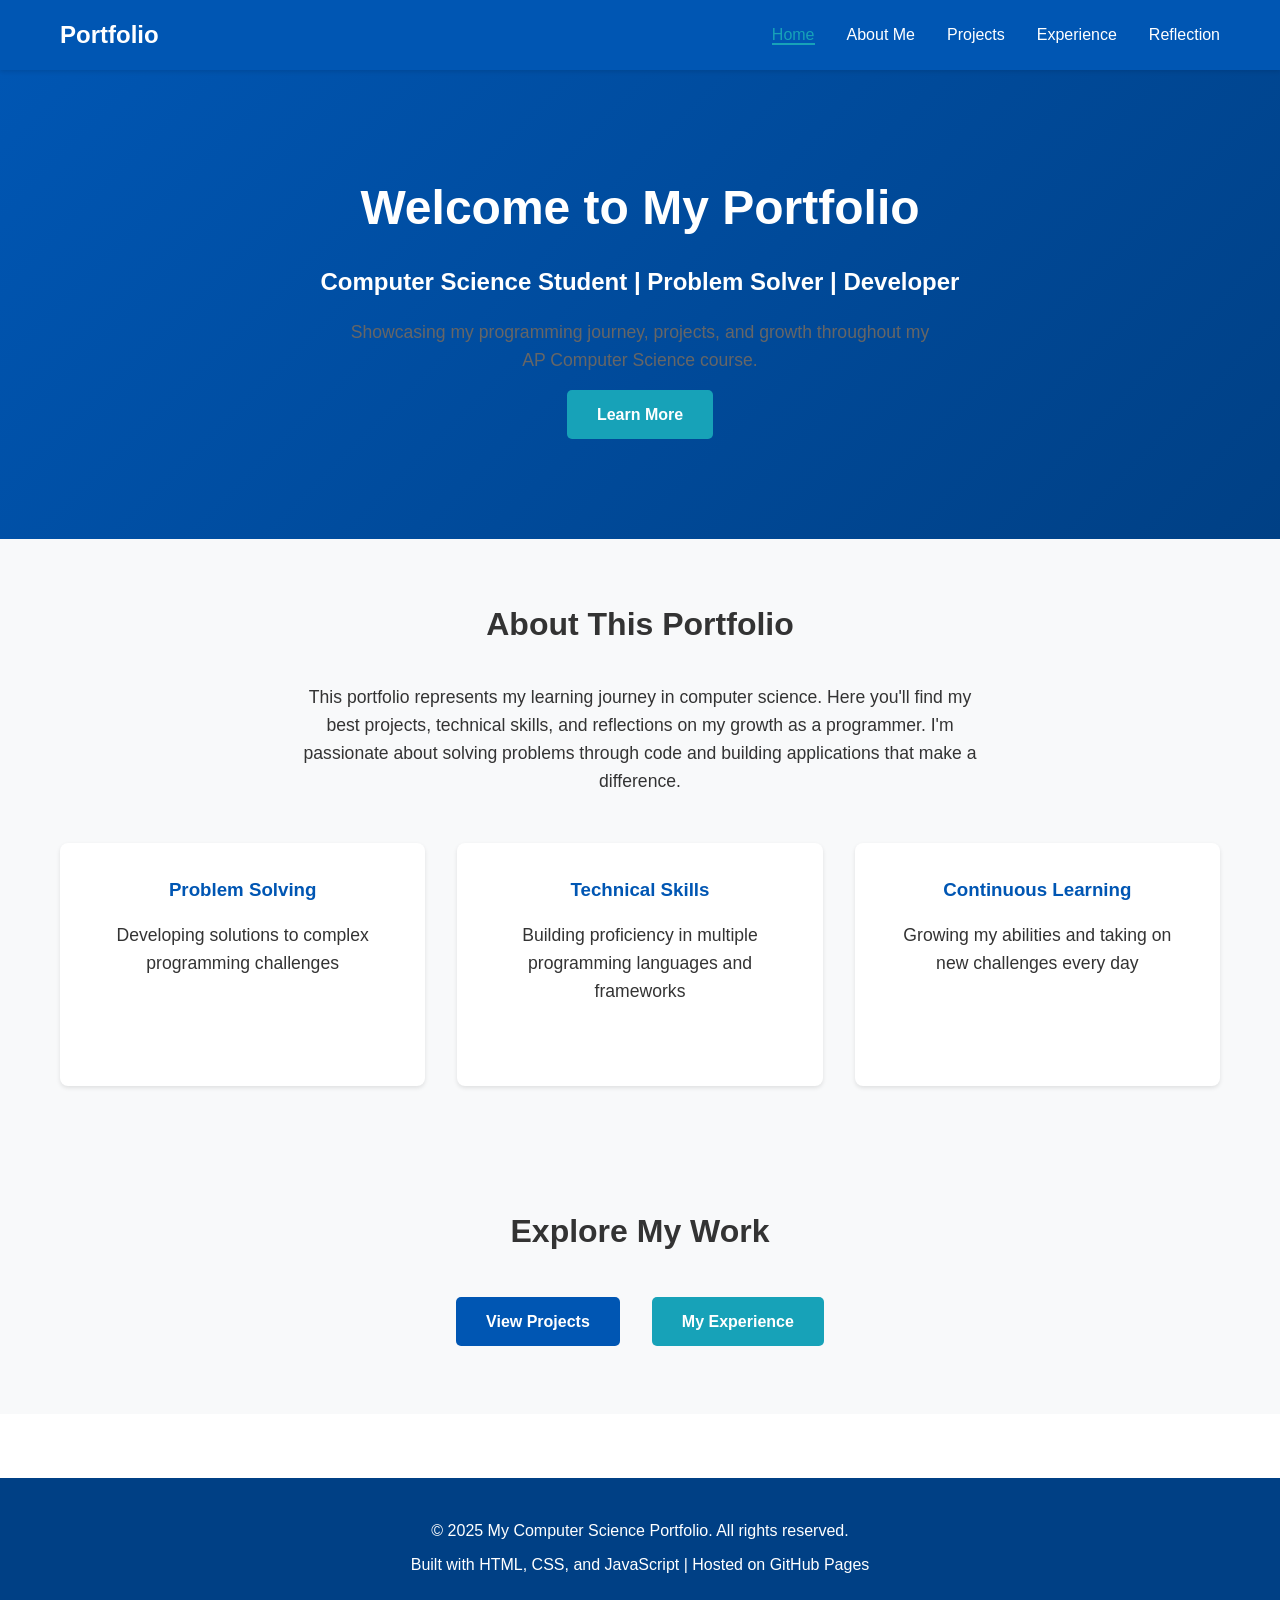
==== index.html @ 145eb5dd "Initial portfolio setup with all required sections" ====
<!DOCTYPE html>
<html lang="en">
<head>
    <meta charset="UTF-8">
    <meta name="viewport" content="width=device-width, initial-scale=1.0">
    <title>My Computer Science Portfolio</title>
    <link rel="stylesheet" href="styles.css">
</head>
<body>
    <nav class="navbar">
        <div class="container">
            <div class="logo">Portfolio</div>
            <ul class="nav-links">
                <li><a href="index.html" class="active">Home</a></li>
                <li><a href="about.html">About Me</a></li>
                <li><a href="projects.html">Projects</a></li>
                <li><a href="experience.html">Experience</a></li>
                <li><a href="reflection.html">Reflection</a></li>
            </ul>
        </div>
    </nav>

    <header class="hero">
        <div class="container">
            <h1>Welcome to My Portfolio</h1>
            <p class="subtitle">Computer Science Student | Problem Solver | Developer</p>
            <p class="description">Showcasing my programming journey, projects, and growth throughout my AP Computer Science course.</p>
            <a href="#about" class="cta-button">Learn More</a>
        </div>
    </header>

    <section id="about" class="intro-section">
        <div class="container">
            <h2>About This Portfolio</h2>
            <p>This portfolio represents my learning journey in computer science. Here you'll find my best projects, technical skills, and reflections on my growth as a programmer. I'm passionate about solving problems through code and building applications that make a difference.</p>
            <div class="features">
                <div class="feature">
                    <h3>Problem Solving</h3>
                    <p>Developing solutions to complex programming challenges</p>
                </div>
                <div class="feature">
                    <h3>Technical Skills</h3>
                    <p>Building proficiency in multiple programming languages and frameworks</p>
                </div>
                <div class="feature">
                    <h3>Continuous Learning</h3>
                    <p>Growing my abilities and taking on new challenges every day</p>
                </div>
            </div>
        </div>
    </section>

    <section class="cta-section">
        <div class="container">
            <h2>Explore My Work</h2>
            <div class="button-group">
                <a href="projects.html" class="btn btn-primary">View Projects</a>
                <a href="experience.html" class="btn btn-secondary">My Experience</a>
            </div>
        </div>
    </section>

    <footer>
        <div class="container">
            <p>&copy; 2025 My Computer Science Portfolio. All rights reserved.</p>
            <p>Built with HTML, CSS, and JavaScript | Hosted on GitHub Pages</p>
        </div>
    </footer>
</body>
</html>
---- styles.css ----
:root {
    --primary-color: #0056b3;
    --secondary-color: #004085;
    --accent-color: #17a2b8;
    --text-color: #333;
    --light-bg: #f8f9fa;
    --white: #ffffff;
    --border-color: #ddd;
}

* {
    margin: 0;
    padding: 0;
    box-sizing: border-box;
}

body {
    font-family: 'Segoe UI', Tahoma, Geneva, Verdana, sans-serif;
    line-height: 1.6;
    color: var(--text-color);
    background-color: var(--white);
}

.container {
    max-width: 1200px;
    margin: 0 auto;
    padding: 0 20px;
}

/* Navigation */
.navbar {
    background-color: var(--primary-color);
    padding: 1rem 0;
    position: sticky;
    top: 0;
    box-shadow: 0 2px 4px rgba(0,0,0,0.1);
    z-index: 100;
}

.navbar .container {
    display: flex;
    justify-content: space-between;
    align-items: center;
}

.logo {
    font-size: 1.5rem;
    font-weight: bold;
    color: var(--white);
}

.nav-links {
    display: flex;
    list-style: none;
    gap: 2rem;
}

.nav-links a {
    color: var(--white);
    text-decoration: none;
    transition: color 0.3s;
    font-weight: 500;
}

.nav-links a:hover,
.nav-links a.active {
    color: var(--accent-color);
    border-bottom: 2px solid var(--accent-color);
}

/* Hero Section */
.hero {
    background: linear-gradient(135deg, var(--primary-color) 0%, var(--secondary-color) 100%);
    color: var(--white);
    padding: 100px 0;
    text-align: center;
}

.hero h1 {
    font-size: 3rem;
    margin-bottom: 1rem;
}

.subtitle {
    font-size: 1.5rem;
    margin-bottom: 1rem;
    font-weight: 600;
}

.description {
    font-size: 1.1rem;
    margin-bottom: 2rem;
    max-width: 600px;
    margin-left: auto;
    margin-right: auto;
}

.cta-button {
    display: inline-block;
    background-color: var(--accent-color);
    color: var(--white);
    padding: 12px 30px;
    text-decoration: none;
    border-radius: 5px;
    transition: background-color 0.3s;
    font-weight: 600;
}

.cta-button:hover {
    background-color: #138496;
}

/* Page Header */
.page-header {
    background: linear-gradient(135deg, var(--primary-color) 0%, var(--secondary-color) 100%);
    color: var(--white);
    padding: 60px 0;
    text-align: center;
}

.page-header h1 {
    font-size: 2.5rem;
    margin-bottom: 0.5rem;
}

.page-header p {
    font-size: 1.1rem;
}

/* Content Sections */
.content-section {
    padding: 60px 0;
}

.intro-section {
    background-color: var(--light-bg);
    padding: 60px 0;
}

.intro-section h2 {
    text-align: center;
    margin-bottom: 2rem;
    font-size: 2rem;
}

.intro-section p {
    text-align: center;
    max-width: 700px;
    margin: 0 auto 3rem;
    font-size: 1.1rem;
}

.features {
    display: grid;
    grid-template-columns: repeat(auto-fit, minmax(250px, 1fr));
    gap: 2rem;
}

.feature {
    background-color: var(--white);
    padding: 2rem;
    border-radius: 8px;
    box-shadow: 0 2px 4px rgba(0,0,0,0.1);
    text-align: center;
}

.feature h3 {
    color: var(--primary-color);
    margin-bottom: 1rem;
}

/* Buttons */
.btn {
    display: inline-block;
    padding: 12px 30px;
    text-decoration: none;
    border-radius: 5px;
    font-weight: 600;
    transition: all 0.3s;
    margin: 0.5rem;
}

.btn-primary {
    background-color: var(--primary-color);
    color: var(--white);
}

.btn-primary:hover {
    background-color: var(--secondary-color);
    transform: translateY(-2px);
}

.btn-secondary {
    background-color: var(--accent-color);
    color: var(--white);
}

.btn-secondary:hover {
    background-color: #138496;
    transform: translateY(-2px);
}

.cta-section {
    background-color: var(--light-bg);
    padding: 60px 0;
    text-align: center;
}

.cta-section h2 {
    font-size: 2rem;
    margin-bottom: 2rem;
}

.button-group {
    display: flex;
    justify-content: center;
    gap: 1rem;
    flex-wrap: wrap;
}

/* Projects Grid */
.projects-grid {
    display: grid;
    grid-template-columns: repeat(auto-fit, minmax(350px, 1fr));
    gap: 2rem;
}

.project-card {
    background-color: var(--white);
    border: 1px solid var(--border-color);
    border-radius: 8px;
    padding: 2rem;
    box-shadow: 0 4px 6px rgba(0,0,0,0.1);
    transition: transform 0.3s, box-shadow 0.3s;
}

.project-card:hover {
    transform: translateY(-5px);
    box-shadow: 0 8px 12px rgba(0,0,0,0.15);
}

.project-card h3 {
    color: var(--primary-color);
    margin-bottom: 0.5rem;
}

.tech {
    display: inline-block;
    background-color: var(--accent-color);
    color: var(--white);
    padding: 4px 10px;
    border-radius: 20px;
    font-size: 0.85rem;
    margin-bottom: 1rem;
    font-weight: 600;
}

.description {
    color: #666;
    margin-bottom: 1rem;
}

.project-card h4 {
    color: var(--secondary-color);
    margin-top: 1rem;
    margin-bottom: 0.5rem;
}

.project-card ul {
    margin-left: 1.5rem;
    color: #555;
}

.project-card li {
    margin-bottom: 0.3rem;
}

/* About Content */
.about-content {
    max-width: 800px;
    margin: 0 auto;
}

.about-text h2 {
    color: var(--primary-color);
    margin-bottom: 1rem;
    font-size: 1.8rem;
}

.about-text h3 {
    color: var(--secondary-color);
    margin-top: 1.5rem;
    margin-bottom: 0.5rem;
}

.interests-list {
    list-style: none;
    margin-bottom: 1rem;
}

.interests-list li {
    padding: 0.5rem 0;
    padding-left: 1.5rem;
    position: relative;
}

.interests-list li:before {
    content: "▸";
    position: absolute;
    left: 0;
    color: var(--accent-color);
}

.tech-stack {
    display: flex;
    flex-wrap: wrap;
    gap: 0.5rem;
    margin-top: 1rem;
}

.tech-badge {
    background-color: var(--primary-color);
    color: var(--white);
    padding: 6px 12px;
    border-radius: 20px;
    font-size: 0.9rem;
    font-weight: 600;
}

/* Experience Content */
.experience-content {
    max-width: 800px;
    margin: 0 auto;
}

.experience-content h2 {
    color: var(--primary-color);
    margin-top: 2rem;
    margin-bottom: 1.5rem;
    font-size: 1.8rem;
    border-bottom: 3px solid var(--accent-color);
    padding-bottom: 0.5rem;
}

.experience-item {
    background-color: var(--light-bg);
    padding: 1.5rem;
    margin-bottom: 1.5rem;
    border-left: 4px solid var(--accent-color);
    border-radius: 4px;
}

.experience-item h3 {
    color: var(--secondary-color);
    margin-bottom: 0.25rem;
}

.date {
    color: var(--accent-color);
    font-size: 0.9rem;
    font-weight: 600;
    margin-bottom: 0.5rem;
}

.skills-grid {
    display: grid;
    grid-template-columns: repeat(auto-fit, minmax(200px, 1fr));
    gap: 1.5rem;
    margin-bottom: 2rem;
}

.skill-category {
    background-color: var(--light-bg);
    padding: 1.5rem;
    border-radius: 8px;
}

.skill-category h3 {
    color: var(--primary-color);
    margin-bottom: 1rem;
}

.skill-category ul {
    list-style: none;
}

.skill-category li {
    padding: 0.3rem 0;
    padding-left: 1rem;
    position: relative;
    color: #555;
}

.skill-category li:before {
    content: "✓";
    position: absolute;
    left: 0;
    color: var(--accent-color);
    font-weight: bold;
}

.achievements-list {
    list-style: none;
    background-color: var(--light-bg);
    padding: 1.5rem;
    border-radius: 8px;
}

.achievements-list li {
    padding: 0.5rem 0;
    padding-left: 1.5rem;
    position: relative;
    color: #555;
}

.achievements-list li:before {
    content: "★";
    position: absolute;
    left: 0;
    color: var(--primary-color);
}

/* Reflection Content */
.reflection-content {
    max-width: 900px;
    margin: 0 auto;
    line-height: 1.8;
}

.reflection-content h2 {
    color: var(--primary-color);
    margin-top: 2rem;
    margin-bottom: 1rem;
    font-size: 1.6rem;
}

.reflection-content p {
    margin-bottom: 1.5rem;
    text-align: justify;
    color: #444;
}

/* Footer */
footer {
    background-color: var(--secondary-color);
    color: var(--white);
    text-align: center;
    padding: 2rem 0;
    margin-top: 4rem;
}

footer p {
    margin: 0.5rem 0;
}

/* Responsive Design */
@media (max-width: 768px) {
    .hero h1 {
        font-size: 2rem;
    }

    .subtitle {
        font-size: 1.2rem;
    }

    .nav-links {
        gap: 1rem;
        font-size: 0.9rem;
    }

    .page-header h1 {
        font-size: 1.8rem;
    }

    .projects-grid {
        grid-template-columns: 1fr;
    }

    .features {
        grid-template-columns: 1fr;
    }

    .skills-grid {
        grid-template-columns: 1fr;
    }
}

@media (max-width: 480px) {
    .hero h1 {
        font-size: 1.5rem;
    }

    .nav-links {
        flex-direction: column;
        gap: 0.5rem;
    }

    .button-group {
        flex-direction: column;
    }

    .btn {
        width: 100%;
        text-align: center;
    }
}
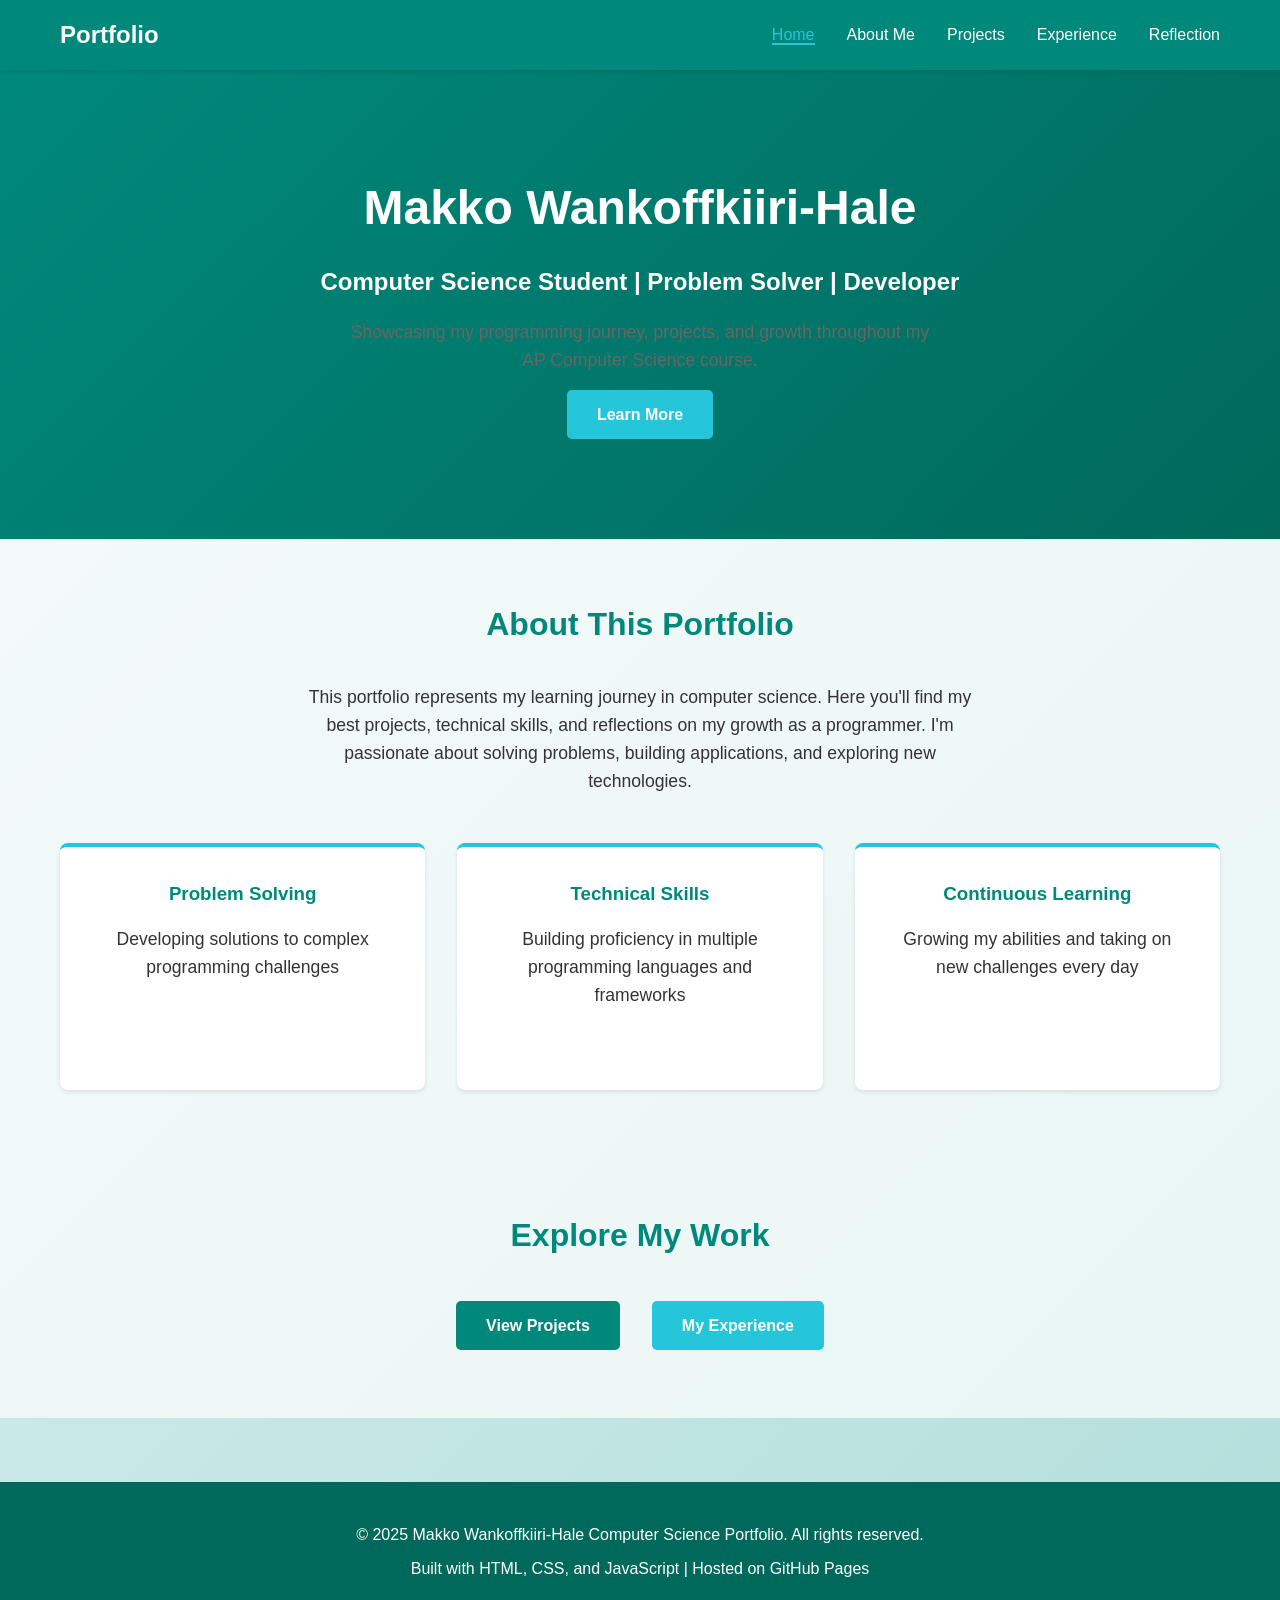
==== commit 839b0789: "Update home page title to Makko Wankoffkiiri-Hale" ====
--- a/index.html
+++ b/index.html
@@ -3,7 +3,7 @@
 <head>
     <meta charset="UTF-8">
     <meta name="viewport" content="width=device-width, initial-scale=1.0">
-    <title>My Computer Science Portfolio</title>
+    <title>Makko Wankoffkiiri-Hale - Computer Science Portfolio</title>
     <link rel="stylesheet" href="styles.css">
 </head>
 <body>
@@ -22,7 +22,7 @@
 
     <header class="hero">
         <div class="container">
-            <h1>Welcome to My Portfolio</h1>
+            <h1>Makko Wankoffkiiri-Hale</h1>
             <p class="subtitle">Computer Science Student | Problem Solver | Developer</p>
             <p class="description">Showcasing my programming journey, projects, and growth throughout my AP Computer Science course.</p>
             <a href="#about" class="cta-button">Learn More</a>
@@ -32,7 +32,7 @@
     <section id="about" class="intro-section">
         <div class="container">
             <h2>About This Portfolio</h2>
-            <p>This portfolio represents my learning journey in computer science. Here you'll find my best projects, technical skills, and reflections on my growth as a programmer. I'm passionate about solving problems through code and building applications that make a difference.</p>
+            <p>This portfolio represents my learning journey in computer science. Here you'll find my best projects, technical skills, and reflections on my growth as a programmer. I'm passionate about solving problems, building applications, and exploring new technologies.</p>
             <div class="features">
                 <div class="feature">
                     <h3>Problem Solving</h3>
@@ -62,9 +62,9 @@
 
     <footer>
         <div class="container">
-            <p>&copy; 2025 My Computer Science Portfolio. All rights reserved.</p>
+            <p>&copy; 2025 Makko Wankoffkiiri-Hale Computer Science Portfolio. All rights reserved.</p>
             <p>Built with HTML, CSS, and JavaScript | Hosted on GitHub Pages</p>
         </div>
     </footer>
 </body>
-</html>+</html>
--- a/styles.css
+++ b/styles.css
@@ -1,11 +1,11 @@
 :root {
-    --primary-color: #0056b3;
-    --secondary-color: #004085;
-    --accent-color: #17a2b8;
+    --primary-color: #00897b;
+    --secondary-color: #00695c;
+    --accent-color: #26c6da;
     --text-color: #333;
-    --light-bg: #f8f9fa;
+    --light-bg: #e0f2f1;
     --white: #ffffff;
-    --border-color: #ddd;
+    --border-color: #b2dfdb;
 }
 
 * {
@@ -18,7 +18,8 @@
     font-family: 'Segoe UI', Tahoma, Geneva, Verdana, sans-serif;
     line-height: 1.6;
     color: var(--text-color);
-    background-color: var(--white);
+    background: linear-gradient(135deg, #e0f2f1 0%, #b2dfdb 100%);
+    min-height: 100vh;
 }
 
 .container {
@@ -107,7 +108,7 @@
 }
 
 .cta-button:hover {
-    background-color: #138496;
+    background-color: #4dd0e1;
 }
 
 /* Page Header */
@@ -133,7 +134,7 @@
 }
 
 .intro-section {
-    background-color: var(--light-bg);
+    background-color: rgba(255, 255, 255, 0.7);
     padding: 60px 0;
 }
 
@@ -141,6 +142,7 @@
     text-align: center;
     margin-bottom: 2rem;
     font-size: 2rem;
+    color: var(--primary-color);
 }
 
 .intro-section p {
@@ -162,6 +164,7 @@
     border-radius: 8px;
     box-shadow: 0 2px 4px rgba(0,0,0,0.1);
     text-align: center;
+    border-top: 4px solid var(--accent-color);
 }
 
 .feature h3 {
@@ -196,12 +199,12 @@
 }
 
 .btn-secondary:hover {
-    background-color: #138496;
+    background-color: #4dd0e1;
     transform: translateY(-2px);
 }
 
 .cta-section {
-    background-color: var(--light-bg);
+    background-color: rgba(255, 255, 255, 0.7);
     padding: 60px 0;
     text-align: center;
 }
@@ -209,6 +212,7 @@
 .cta-section h2 {
     font-size: 2rem;
     margin-bottom: 2rem;
+    color: var(--primary-color);
 }
 
 .button-group {
@@ -227,7 +231,7 @@
 
 .project-card {
     background-color: var(--white);
-    border: 1px solid var(--border-color);
+    border: 2px solid var(--accent-color);
     border-radius: 8px;
     padding: 2rem;
     box-shadow: 0 4px 6px rgba(0,0,0,0.1);
@@ -279,6 +283,9 @@
 .about-content {
     max-width: 800px;
     margin: 0 auto;
+    background-color: rgba(255, 255, 255, 0.8);
+    padding: 2rem;
+    border-radius: 8px;
 }
 
 .about-text h2 {
@@ -331,6 +338,9 @@
 .experience-content {
     max-width: 800px;
     margin: 0 auto;
+    background-color: rgba(255, 255, 255, 0.8);
+    padding: 2rem;
+    border-radius: 8px;
 }
 
 .experience-content h2 {
@@ -373,6 +383,7 @@
     background-color: var(--light-bg);
     padding: 1.5rem;
     border-radius: 8px;
+    border-top: 3px solid var(--accent-color);
 }
 
 .skill-category h3 {
@@ -425,6 +436,9 @@
     max-width: 900px;
     margin: 0 auto;
     line-height: 1.8;
+    background-color: rgba(255, 255, 255, 0.8);
+    padding: 2rem;
+    border-radius: 8px;
 }
 
 .reflection-content h2 {
@@ -503,4 +517,4 @@
         width: 100%;
         text-align: center;
     }
-}+}
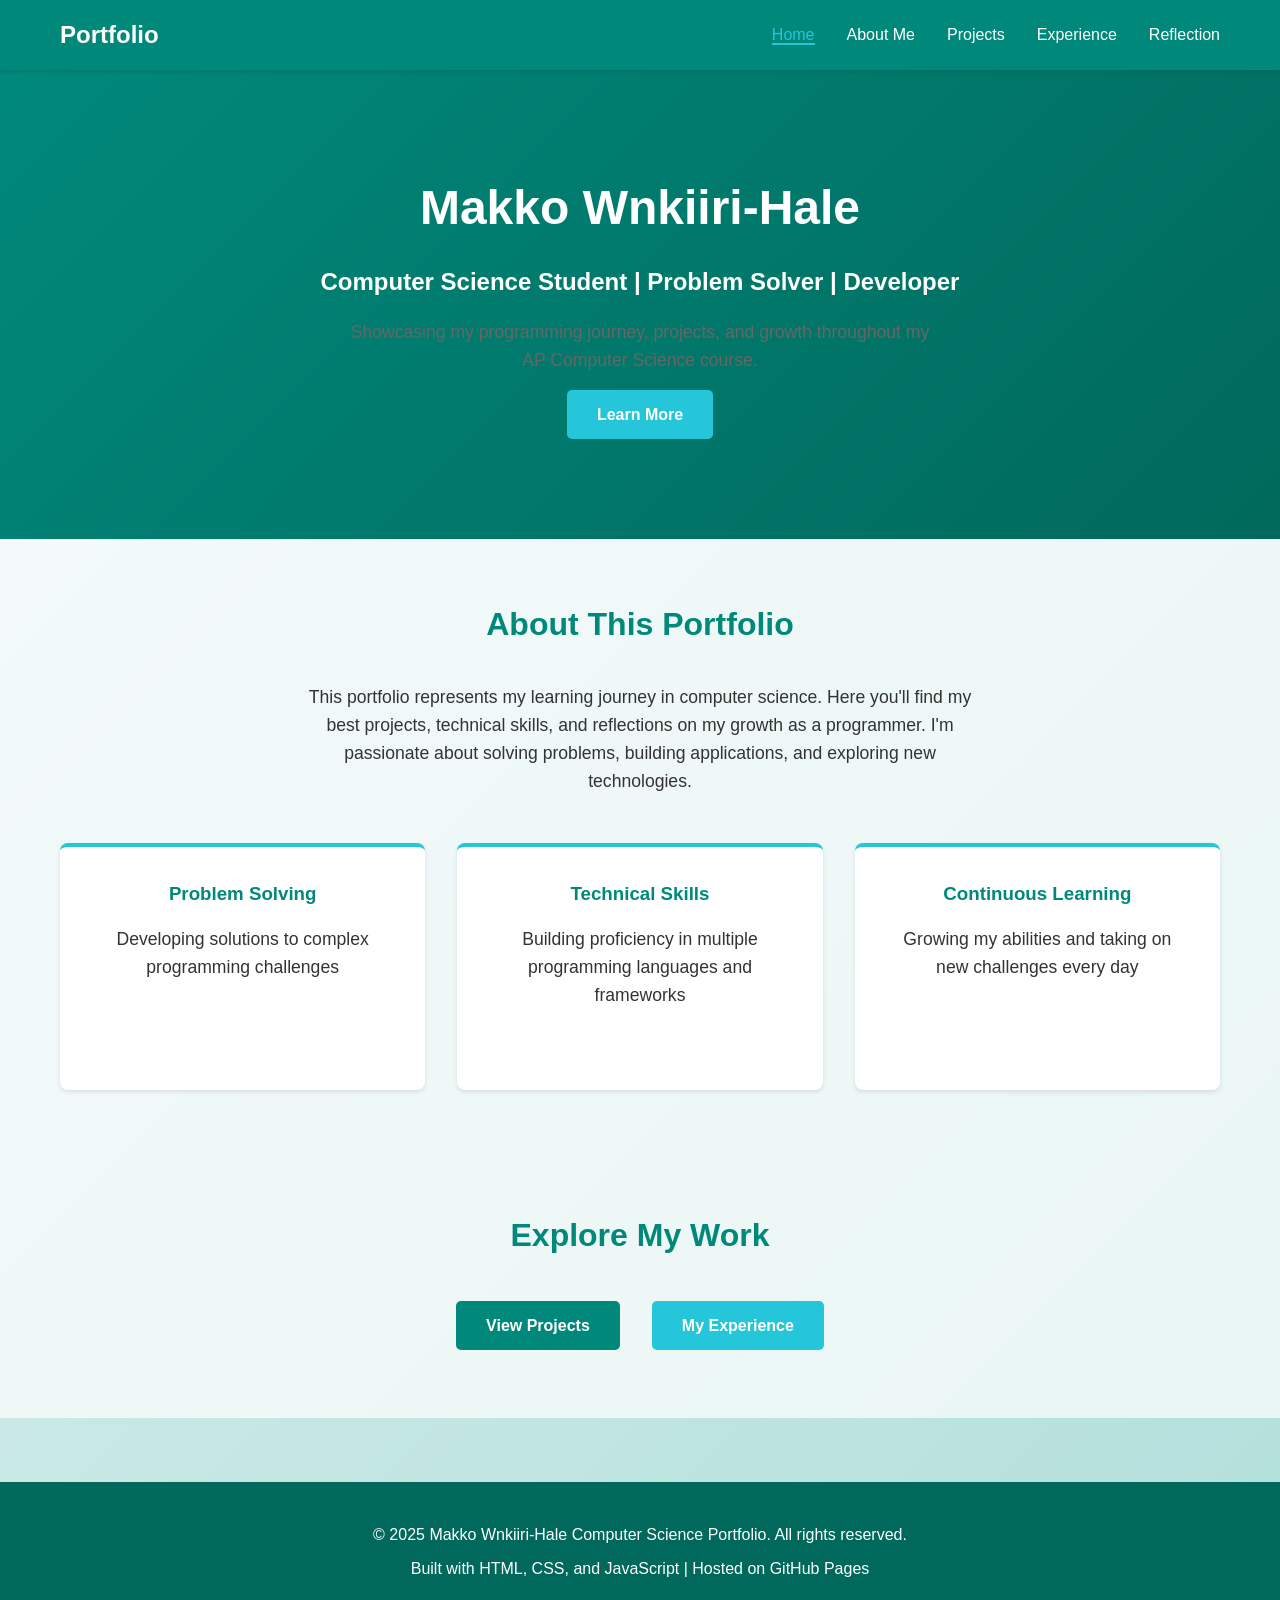
==== commit c5a6b79b: "Update name to Makko Wnkiiri-Hale" ====
--- a/index.html
+++ b/index.html
@@ -3,7 +3,7 @@
 <head>
     <meta charset="UTF-8">
     <meta name="viewport" content="width=device-width, initial-scale=1.0">
-    <title>Makko Wankoffkiiri-Hale - Computer Science Portfolio</title>
+    <title>Makko Wnkiiri-Hale - Computer Science Portfolio</title>
     <link rel="stylesheet" href="styles.css">
 </head>
 <body>
@@ -22,7 +22,7 @@
 
     <header class="hero">
         <div class="container">
-            <h1>Makko Wankoffkiiri-Hale</h1>
+            <h1>Makko Wnkiiri-Hale</h1>
             <p class="subtitle">Computer Science Student | Problem Solver | Developer</p>
             <p class="description">Showcasing my programming journey, projects, and growth throughout my AP Computer Science course.</p>
             <a href="#about" class="cta-button">Learn More</a>
@@ -62,7 +62,7 @@
 
     <footer>
         <div class="container">
-            <p>&copy; 2025 Makko Wankoffkiiri-Hale Computer Science Portfolio. All rights reserved.</p>
+            <p>&copy; 2025 Makko Wnkiiri-Hale Computer Science Portfolio. All rights reserved.</p>
             <p>Built with HTML, CSS, and JavaScript | Hosted on GitHub Pages</p>
         </div>
     </footer>
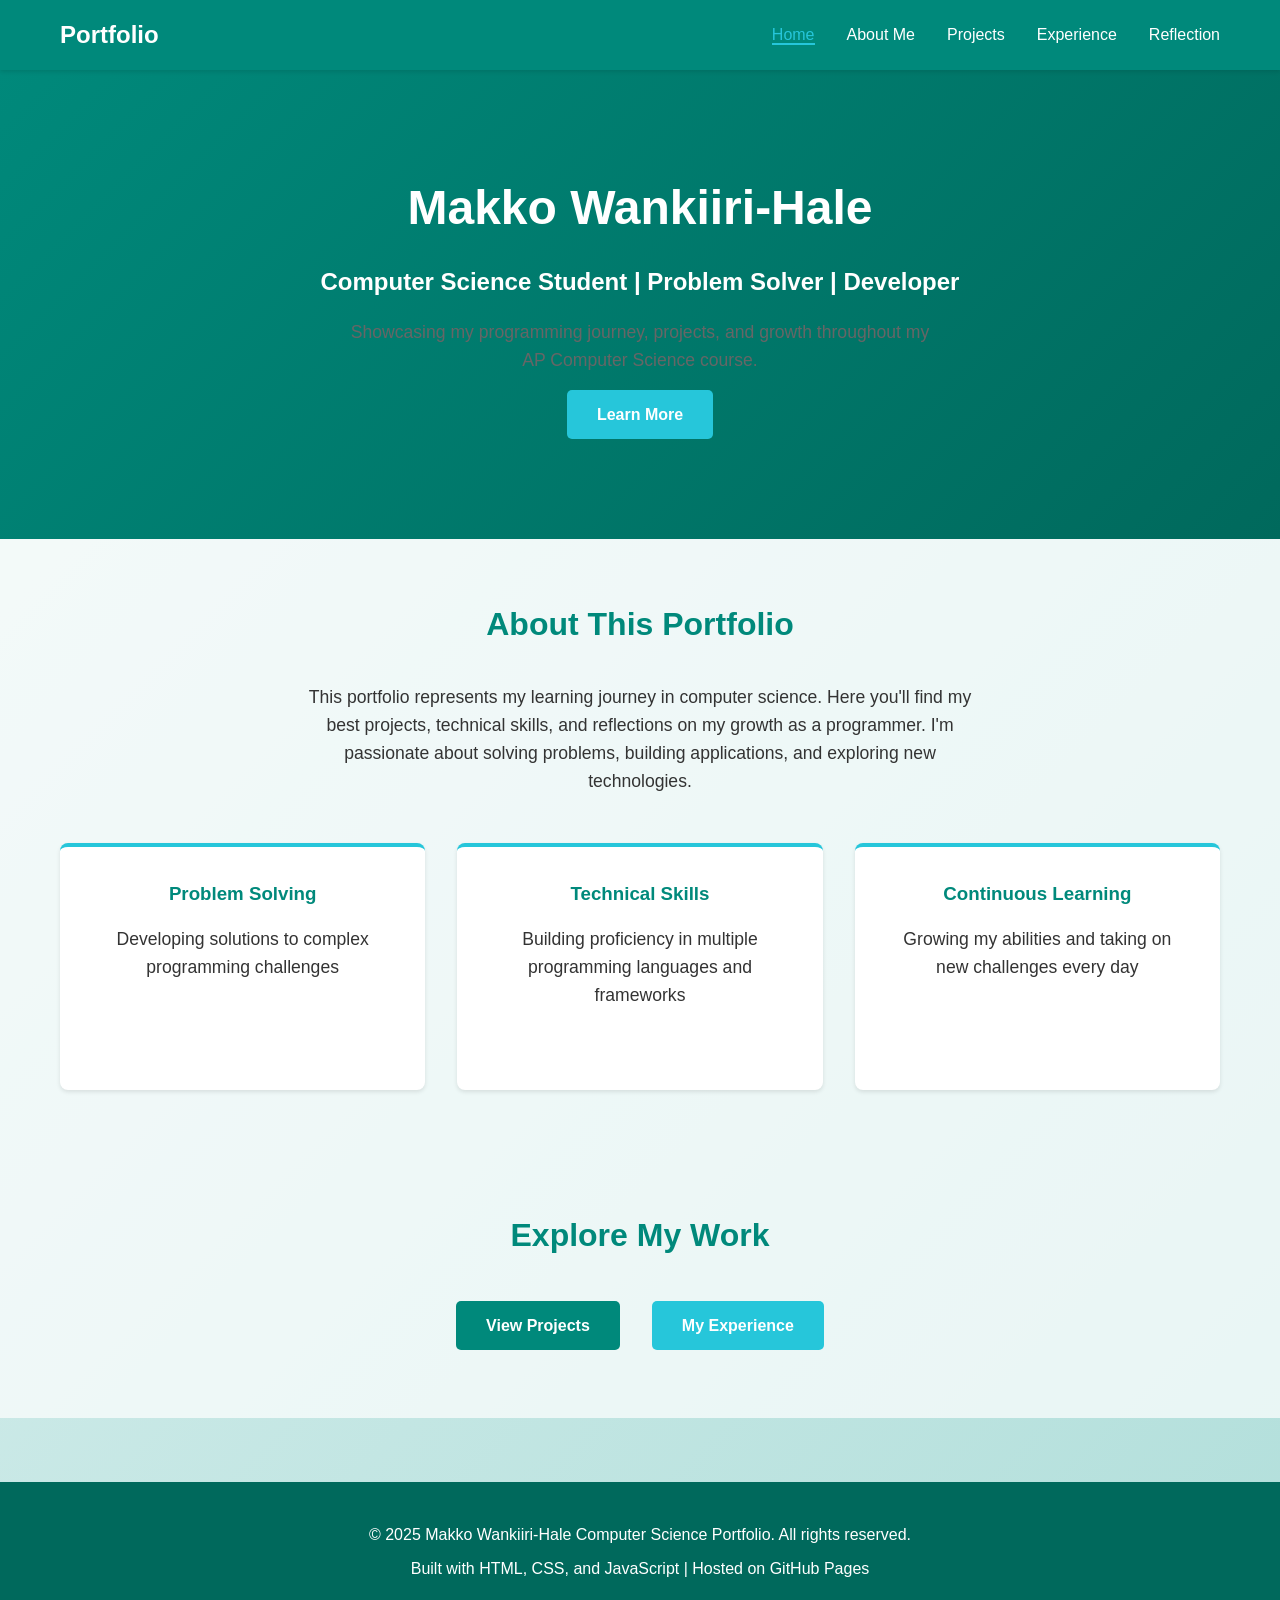
==== commit 5203db60: "Update name to Makko Wankiiri-Hale" ====
--- a/index.html
+++ b/index.html
@@ -3,7 +3,7 @@
 <head>
     <meta charset="UTF-8">
     <meta name="viewport" content="width=device-width, initial-scale=1.0">
-    <title>Makko Wnkiiri-Hale - Computer Science Portfolio</title>
+    <title>Makko Wankiiri-Hale - Computer Science Portfolio</title>
     <link rel="stylesheet" href="styles.css">
 </head>
 <body>
@@ -22,7 +22,7 @@
 
     <header class="hero">
         <div class="container">
-            <h1>Makko Wnkiiri-Hale</h1>
+            <h1>Makko Wankiiri-Hale</h1>
             <p class="subtitle">Computer Science Student | Problem Solver | Developer</p>
             <p class="description">Showcasing my programming journey, projects, and growth throughout my AP Computer Science course.</p>
             <a href="#about" class="cta-button">Learn More</a>
@@ -62,7 +62,7 @@
 
     <footer>
         <div class="container">
-            <p>&copy; 2025 Makko Wnkiiri-Hale Computer Science Portfolio. All rights reserved.</p>
+            <p>&copy; 2025 Makko Wankiiri-Hale Computer Science Portfolio. All rights reserved.</p>
             <p>Built with HTML, CSS, and JavaScript | Hosted on GitHub Pages</p>
         </div>
     </footer>
